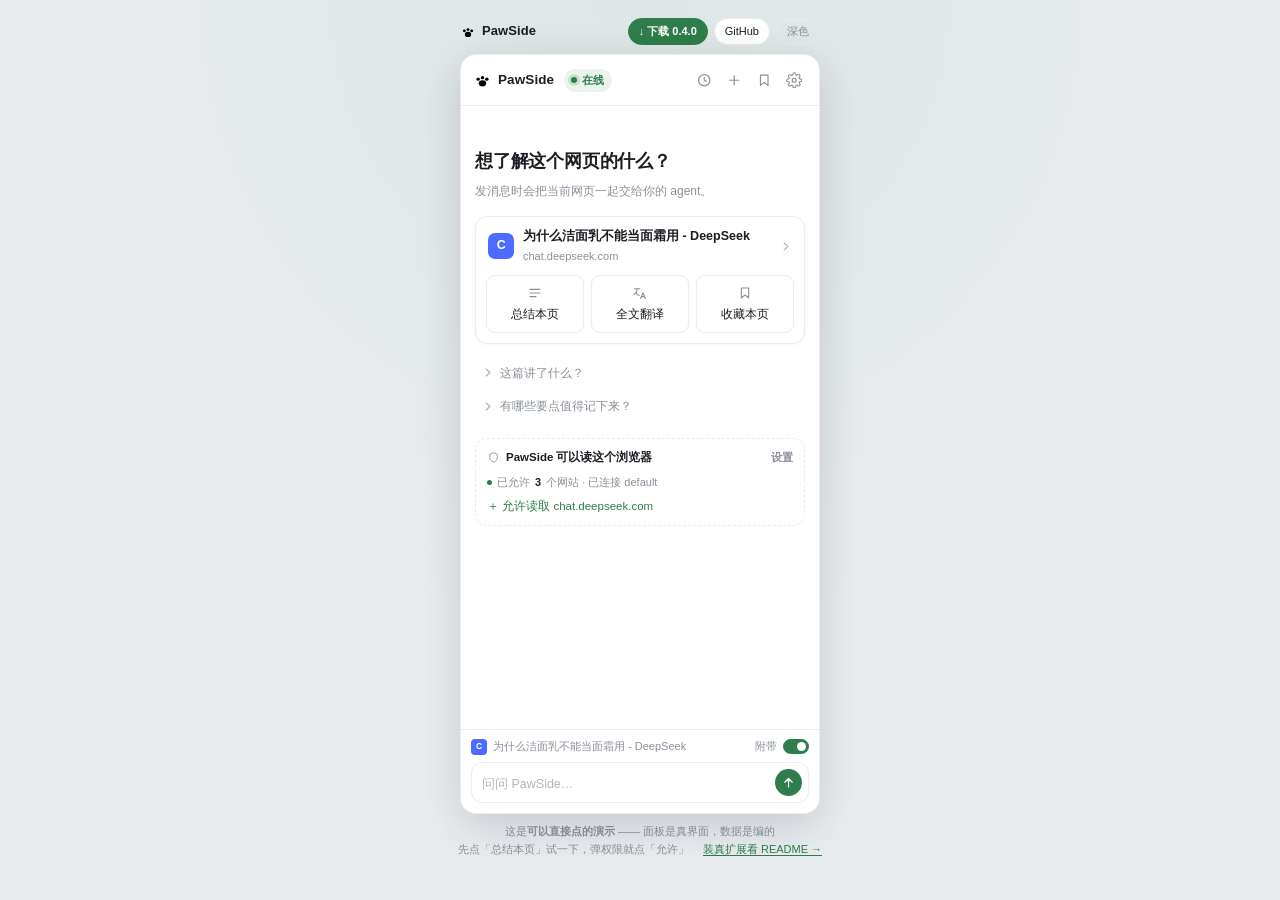
==== docs/index.html @ ee83651a "PawSide 0.4.0：QwenPaw 浏览器侧栏" ====
<!doctype html>
<html lang="zh-CN">
<head>
<meta charset="utf-8" />
<meta name="viewport" content="width=device-width, initial-scale=1" />
<title>PawSide · 在浏览器侧栏里跟你的 QwenPaw 说话</title>
<meta name="description" content="PawSide 是一个 Chrome 侧栏扩展：把当前网页交给你的 QwenPaw，总结、全文翻译、表单填写、收藏。这是可以直接点的界面演示（数据是示例）。">
<meta property="og:title" content="PawSide · QwenPaw 浏览器侧栏">
<meta property="og:description" content="总结本页、全文翻译、表单填写、收藏到工作区。Chrome MV3，非官方扩展。">
<meta property="og:type" content="website">
<meta name="theme-color" content="#e9ecef">
<style>
:root{
  --bg:#ffffff; --fg:#1a1d21; --muted:#8a9099; --faint:#b0b6bd;
  --line:#e9ebee; --fill:#f4f5f7; --fill2:#eef0f3;
  --accent:#2f7d4b; --accent-weak:#eaf4ee; --accent-fg:#ffffff;
  --warn:#a8721c; --warn-weak:#fdf6e7; --danger:#c8403f;
  --shadow:0 12px 44px rgba(16,24,40,.16);
  --page:#e9ecef;
  color-scheme: light;
}
html.dark{
  --bg:#1a1e21; --fg:#e4e8ea; --muted:#8b949b; --faint:#69737a;
  --line:#2b3338; --fill:#232a2e; --fill2:#283034;
  --accent:#5aa870; --accent-weak:#1e2f25; --accent-fg:#0b1a10;
  --warn:#d8a44a; --warn-weak:#2a2418; --danger:#e0726f;
  --shadow:0 12px 44px rgba(0,0,0,.55);
  --page:#0e1113;
  color-scheme: dark;
}
*{box-sizing:border-box}
[hidden]{display:none !important}
html,body{height:100%}
body{
  margin:0; background:var(--page); color:var(--fg);
  font:13px/1.55 -apple-system,BlinkMacSystemFont,"Segoe UI","PingFang SC","Hiragino Sans GB","Microsoft YaHei",sans-serif;
  -webkit-font-smoothing:antialiased;
  display:flex; flex-direction:column; align-items:center; justify-content:center;
  gap:10px; padding:18px;
}
.caption{
  width:360px; display:flex; align-items:center; gap:8px;
  color:var(--muted); font-size:11px; letter-spacing:.2px;
}
.caption .sep{width:3px;height:3px;border-radius:50%;background:var(--faint)}
.cap-btn{
  margin-left:auto; border:1px solid var(--line); background:transparent; color:var(--muted);
  border-radius:999px; padding:3px 10px; font:inherit; font-size:11px; cursor:pointer;
}
.cap-btn:hover{color:var(--fg);border-color:var(--muted)}
.hintline{width:400px;max-width:100%;color:var(--muted);font-size:11px;line-height:1.6;text-align:center}

/* ---------- frame ---------- */
.app{
  width:360px; height:760px; max-height:calc(100vh - 96px);
  background:var(--bg); border-radius:16px; overflow:hidden;
  box-shadow:var(--shadow); border:1px solid var(--line);
  display:flex; flex-direction:column; position:relative;
  transition:background .18s ease, border-color .18s ease;
}

/* ---------- header ---------- */
.bar{flex:0 0 auto; border-bottom:1px solid var(--line); background:var(--bg)}
.bar-main{display:flex; align-items:center; gap:8px; padding:0 10px 0 12px; height:50px}
.brand{display:flex; align-items:center; gap:6px; flex:0 0 auto}
.brand svg{width:19px;height:19px;color:var(--accent)}
.brand b{font-size:13.5px;font-weight:650;letter-spacing:.1px}
.pill{
  display:inline-flex; align-items:center; gap:5px; flex:0 0 auto;
  border:0; background:var(--accent-weak); color:var(--accent);
  border-radius:999px; padding:3px 8px 3px 7px; font:inherit; font-size:11px;
  font-weight:600; cursor:pointer; margin-left:2px;
}
.pill i{width:6px;height:6px;border-radius:50%;background:currentColor;box-shadow:0 0 0 3px color-mix(in srgb, currentColor 18%, transparent)}
.pill.warn{background:var(--warn-weak);color:var(--warn)}
.pill.bad{background:color-mix(in srgb, var(--danger) 12%, transparent);color:var(--danger)}
.icons{margin-left:auto; display:flex; align-items:center; gap:1px}
.icon-btn{
  width:29px;height:29px;display:inline-flex;align-items:center;justify-content:center;
  border:0;background:transparent;color:var(--muted);border-radius:8px;cursor:pointer;position:relative;
}
.icon-btn:hover{background:var(--fill);color:var(--fg)}
.icon-btn svg{width:16.5px;height:16.5px}
.icon-btn .badge{
  position:absolute;top:5px;right:5px;width:5px;height:5px;border-radius:50%;
  background:var(--accent);border:1.5px solid var(--bg);
}
.bar-sub{display:flex;align-items:center;gap:6px;height:50px;padding:0 10px}
.bar-sub .subtitle{font-size:13.5px;font-weight:650}

/* ---------- views ---------- */
.views{flex:1 1 auto; min-height:0; position:relative}
.view{position:absolute; inset:0; display:none; overflow-y:auto; overscroll-behavior:contain}
.view.on{display:flex; flex-direction:column}
.view::-webkit-scrollbar{width:0}
.pane{padding:12px 14px 22px; display:flex; flex-direction:column; gap:10px}

/* ---------- empty state ---------- */
.empty{flex:1 1 auto; padding:42px 14px 20px; display:flex; flex-direction:column; gap:13px}
.empty h1{margin:0; font-size:17.5px; font-weight:700; letter-spacing:-.2px}
.lede{margin:-6px 0 2px; color:var(--muted); font-size:12px; line-height:1.6}

.pagecard{
  border:1px solid var(--line); border-radius:12px; background:var(--bg);
  padding:10px 10px 10px; display:flex; flex-direction:column; gap:10px;
  box-shadow:0 1px 2px rgba(16,24,40,.03);
}
.page-head{display:flex;align-items:center;gap:9px;padding:0 2px;cursor:pointer;border-radius:8px}
.page-head:hover{background:var(--fill)}
.fav{
  width:26px;height:26px;flex:0 0 auto;border-radius:7px;
  display:flex;align-items:center;justify-content:center;
  font-size:12.5px;font-weight:700;color:#fff;background:#4d6bfe;letter-spacing:-.5px;
}
.page-txt{min-width:0;flex:1 1 auto}
.page-title{font-size:12.5px;font-weight:600;white-space:nowrap;overflow:hidden;text-overflow:ellipsis}
.page-domain{font-size:11px;color:var(--muted);margin-top:1px}
.page-meta{
  font-size:11px;color:var(--muted);padding:6px 8px;border-radius:7px;background:var(--fill);
  display:flex;gap:10px;
}
.page-meta b{color:var(--fg);font-weight:600}

.tiles{display:grid;grid-template-columns:repeat(3,1fr);gap:7px}
.tile{
  border:1px solid var(--line); background:var(--bg); color:var(--fg);
  border-radius:9px; padding:9px 2px 8px; cursor:pointer; font:inherit;
  display:flex; flex-direction:column; align-items:center; gap:5px;
  font-size:11.5px; transition:border-color .12s, background .12s, transform .06s;
}
.tile svg{width:16px;height:16px;color:var(--muted)}
.tile:hover{border-color:var(--accent);background:var(--accent-weak)}
.tile:hover svg{color:var(--accent)}
.tile:active{transform:scale(.985)}

.suggests{display:flex;flex-direction:column;gap:1px}
.sug{
  display:flex;align-items:center;gap:6px;border:0;background:transparent;color:var(--muted);
  font:inherit;font-size:12px;text-align:left;padding:7px 6px;border-radius:8px;cursor:pointer;
}
.sug:hover{background:var(--fill);color:var(--fg)}
.sug svg{width:13px;height:13px;flex:0 0 auto;opacity:.7}

.permcard{
  border:1px dashed var(--line); border-radius:12px; padding:10px 11px;
  display:flex; flex-direction:column; gap:7px; margin-top:2px;
}
.perm-head{display:flex;align-items:center;gap:6px;font-size:11.5px;font-weight:600}
.perm-head svg{width:13px;height:13px;color:var(--muted)}
.perm-head button{
  margin-left:auto;border:0;background:transparent;color:var(--muted);
  font:inherit;font-size:11px;cursor:pointer;padding:0;
}
.perm-head button:hover{color:var(--fg);text-decoration:underline}
.perm-stat{display:flex;align-items:center;gap:5px;font-size:11px;color:var(--muted)}
.perm-stat .okdot{width:5px;height:5px;border-radius:50%;background:var(--accent)}
.perm-stat b{color:var(--fg);font-weight:600}
.perm-add{
  align-self:flex-start;border:0;background:transparent;padding:0;cursor:pointer;
  font:inherit;font-size:11.5px;color:var(--accent);text-align:left;
}
.perm-add:hover{text-decoration:underline}
.perm-add.done{color:var(--muted);cursor:default;text-decoration:none}

/* ---------- thread ---------- */
.msgs{padding:14px 14px 10px; display:flex; flex-direction:column; gap:15px}
.msg.user{display:flex;justify-content:flex-end}
.msg.user .bubble{
  max-width:88%;background:var(--accent-weak);color:var(--fg);
  padding:7px 11px;border-radius:12px 12px 4px 12px;font-size:12.5px;line-height:1.6;
  word-break:break-word;
}
.msg.ai{display:flex;flex-direction:column;gap:6px}
.msg.ai .md{font-size:12.5px;line-height:1.72;word-break:break-word}
.md h4{margin:2px 0 6px;font-size:12.5px;font-weight:700}
.md p{margin:0 0 8px}
.md p:last-child{margin-bottom:0}
.md ul{margin:0 0 8px;padding-left:16px}
.md li{margin:2px 0}
.md li::marker{color:var(--faint)}
.md b{font-weight:650}
.md code{background:var(--fill);border-radius:4px;padding:1px 4px;font-size:11.5px;font-family:ui-monospace,Menlo,monospace}
.msg-acts{display:flex;gap:12px;opacity:.9}
.msg-acts button{
  border:0;background:transparent;color:var(--faint);font:inherit;font-size:10.5px;
  padding:0;cursor:pointer;
}
.msg-acts button:hover{color:var(--accent)}
.dots{display:inline-flex;gap:3px;align-items:center;height:14px}
.dots i{width:4px;height:4px;border-radius:50%;background:var(--faint);animation:bl 1.1s infinite}
.dots i:nth-child(2){animation-delay:.15s}
.dots i:nth-child(3){animation-delay:.3s}
@keyframes bl{0%,60%,100%{opacity:.25;transform:translateY(0)}30%{opacity:1;transform:translateY(-2px)}}

/* ---------- history / bookmarks ---------- */
#v-history .pane,#v-book .pane{gap:0}
#v-history .hitem,#v-book .hitem{padding:11px 10px}
#v-history .hitem:not(:last-of-type),#v-book .hitem:not(:last-of-type){box-shadow:inset 0 -1px 0 var(--line)}
.hitem{
  display:flex;flex-direction:column;gap:2px;align-items:flex-start;text-align:left;
  border:0;background:transparent;font:inherit;padding:9px 10px;border-radius:9px;cursor:pointer;
  border-left:2px solid transparent;
}
.hitem:hover{background:var(--fill)}
.hitem.on{background:var(--fill);border-left-color:var(--accent)}
.hitem b{font-size:12.5px;font-weight:600;overflow:hidden;text-overflow:ellipsis;white-space:nowrap;max-width:100%}
.hitem span{font-size:11px;color:var(--muted)}
.sect-title{
  font-size:10.5px;font-weight:650;color:var(--muted);letter-spacing:.4px;
  margin:10px 2px 2px;text-transform:none;
}
.sect-title:first-child{margin-top:2px}

/* ---------- settings ---------- */
.conn-card{border:1px solid var(--line);border-radius:11px;padding:11px 12px;background:var(--fill)}
.conn-row{display:flex;align-items:center;gap:9px}
.sdot{width:7px;height:7px;border-radius:50%;background:var(--accent);flex:0 0 auto}
.conn-title{font-size:12.5px;font-weight:650}
.conn-sub{font-size:11px;color:var(--muted);margin-top:1px}
.btn.mini{
  margin-left:auto;border:1px solid var(--line);background:var(--bg);color:var(--fg);
  border-radius:7px;padding:3px 8px;font:inherit;font-size:11px;cursor:pointer;
}
.field{display:flex;flex-direction:column;gap:4px;font-size:11px;color:var(--muted)}
.field input,.field select{
  width:100%;padding:7px 9px;border:1px solid var(--line);border-radius:8px;
  background:var(--bg);color:var(--fg);font:inherit;font-size:12px;outline:none;
}
.field input:focus,.field select:focus{border-color:var(--accent)}
.hint-line{font-size:10.5px;color:var(--muted);margin:-4px 2px 2px;line-height:1.6}
.hint-line.ok{color:var(--accent)}
.toggle-row{display:flex;align-items:center;gap:10px;padding:8px 2px;border-bottom:1px solid var(--line)}
.toggle-row:last-of-type{border-bottom:0}
.toggle-row b{display:block;font-size:12px;font-weight:600}
.toggle-row span{display:block;font-size:10.5px;color:var(--muted);margin-top:1px}
.switch{margin-left:auto;position:relative;width:30px;height:17px;flex:0 0 auto;cursor:pointer}
.switch input{position:absolute;opacity:0;width:0;height:0}
.switch i{
  position:absolute;inset:0;background:var(--fill2);border-radius:999px;transition:background .16s;
  border:1px solid var(--line);
}
.switch i::after{
  content:"";position:absolute;top:2px;left:2px;width:11px;height:11px;border-radius:50%;
  background:var(--muted);transition:transform .16s, background .16s;
}
.switch input:checked + i{background:var(--accent);border-color:var(--accent)}
.switch input:checked + i::after{transform:translateX(13px);background:#fff}
.switch.sm{width:26px;height:15px}
.switch.sm i::after{width:9px;height:9px}
.switch.sm input:checked + i::after{transform:translateX(11px)}
.seg{display:flex;border:1px solid var(--line);border-radius:9px;overflow:hidden}
.seg button{
  flex:1;border:0;background:transparent;color:var(--muted);font:inherit;font-size:11.5px;
  padding:6px 0;cursor:pointer;border-right:1px solid var(--line);
}
.seg button:last-child{border-right:0}
.seg button.on{background:var(--accent);color:var(--accent-fg);font-weight:600}
.btn.ghost{
  border:1px solid var(--line);background:transparent;color:var(--fg);
  border-radius:8px;padding:7px 10px;font:inherit;font-size:12px;cursor:pointer;
}
.btn.ghost:hover{border-color:var(--accent);color:var(--accent)}
.btn.full{width:100%}
.btn.primary{
  border:0;background:var(--accent);color:var(--accent-fg);border-radius:8px;
  padding:8px 14px;font:inherit;font-size:12px;font-weight:600;cursor:pointer;
}
.foot-note{font-size:10px;color:var(--faint);line-height:1.6;margin:6px 2px 0}

.site{display:flex;align-items:center;gap:10px;padding:9px 2px;border-bottom:1px solid var(--line)}
.site:last-of-type{border-bottom:0}
.site b{display:block;font-size:12px;font-weight:600}
.site span{display:block;font-size:10.5px;color:var(--muted);margin-top:1px}

/* ---------- dock ---------- */
.dock{flex:0 0 auto; border-top:1px solid var(--line); background:var(--bg); padding:8px 10px 10px; display:flex; flex-direction:column; gap:7px}
.toolbar{display:flex;gap:6px}
.tool{
  flex:1;min-width:0;display:inline-flex;align-items:center;justify-content:center;gap:4px;
  border:1px solid var(--line);background:var(--bg);color:var(--muted);
  border-radius:8px;padding:5px 0;font:inherit;font-size:11px;cursor:pointer;
}
.tool svg{width:13.5px;height:13.5px;flex:0 0 auto}
.tool:hover{border-color:var(--accent);color:var(--accent)}
.tool[disabled]{opacity:.45;cursor:default}

.attach{display:flex;align-items:center;gap:6px;min-width:0}
.attach .mini-fav{
  width:16px;height:16px;border-radius:4px;background:#4d6bfe;color:#fff;flex:0 0 auto;
  font-size:8.5px;font-weight:700;display:flex;align-items:center;justify-content:center;
}
.attach .att-title{
  font-size:11px;color:var(--muted);white-space:nowrap;overflow:hidden;text-overflow:ellipsis;
  flex:1 1 auto;min-width:0;
}
.attach .att-lab{font-size:10.5px;color:var(--muted);margin-left:2px}
.inputrow{display:flex;align-items:flex-end;gap:8px;border:1px solid var(--line);border-radius:11px;padding:6px 6px 6px 10px;background:var(--bg)}
.inputrow:focus-within{border-color:var(--accent)}
.inputrow textarea{
  flex:1 1 auto;border:0;outline:none;resize:none;background:transparent;color:var(--fg);
  font:inherit;font-size:12.5px;line-height:1.6;max-height:110px;min-height:20px;padding:2px 0;
}
.inputrow textarea::placeholder{color:var(--faint)}
.send{
  width:27px;height:27px;flex:0 0 auto;border:0;border-radius:50%;
  background:var(--accent);color:var(--accent-fg);cursor:pointer;
  display:flex;align-items:center;justify-content:center;
}
.send svg{width:15px;height:15px}
.send[disabled]{opacity:.4;cursor:default}

/* ---------- sheet ---------- */
.sheet{position:absolute;inset:0;z-index:30;display:flex;flex-direction:column;justify-content:flex-end}
.sheet-bd{position:absolute;inset:0;background:rgba(10,14,17,.34);opacity:0;transition:opacity .18s}
.sheet.in .sheet-bd{opacity:1}
.sheet-body{
  position:relative;background:var(--bg);border-radius:14px 14px 0 0;padding:16px 16px 18px;
  transform:translateY(102%);transition:transform .22s cubic-bezier(.22,.8,.3,1);
  border-top:1px solid var(--line); box-shadow:0 -8px 30px rgba(0,0,0,.12);
}
.sheet.in .sheet-body{transform:none}
.sheet-body h3{margin:0 0 6px;font-size:13.5px;font-weight:700}
.sheet-body p{margin:0 0 10px;font-size:12px;color:var(--muted);line-height:1.65}
.sheet-body b{color:var(--fg)}
.sheet-actions{display:flex;gap:8px;margin-top:12px}
.sheet-actions .btn{flex:1;text-align:center;justify-content:center}
.sheet-note{font-size:10.5px;color:var(--faint);line-height:1.6;margin:10px 0 0}
.sheet-icon{
  width:32px;height:32px;border-radius:9px;background:var(--accent-weak);color:var(--accent);
  display:flex;align-items:center;justify-content:center;margin-bottom:10px;
}
.sheet-icon svg{width:17px;height:17px}
.sheet-url{font-size:11px;color:var(--muted);margin:-2px 0 10px}

/* ---------- toast ---------- */
.toast{
  position:absolute;left:50%;bottom:96px;transform:translate(-50%,8px);
  background:rgba(28,32,36,.94);color:#fff;font-size:11.5px;
  padding:7px 12px;border-radius:8px;opacity:0;pointer-events:none;
  transition:opacity .18s, transform .18s; max-width:300px; text-align:center; z-index:40;
}
html.dark .toast{background:rgba(240,244,246,.94);color:#15191c}
.toast.on{opacity:1;transform:translate(-50%,0)}

@media (max-width:430px){
  body{padding:0;gap:0;background:var(--bg)}
  .caption,.hintline{display:none}
  .app{width:100%;height:100dvh;max-height:none;border-radius:0;border:0;box-shadow:none}
}

/* ---------- demo page chrome ---------- */
body{
  justify-content:flex-start; padding:18px 16px 26px; gap:9px; overflow:auto;
  background-image:radial-gradient(circle at 50% 0%, rgba(47,125,75,.06), transparent 60%);
}
.app{max-height:none; height:clamp(430px, calc(100dvh - 126px), 760px)}
.topbar{width:360px; max-width:100%; display:flex; align-items:center; gap:8px; font-size:12px}
.tb-brand{display:flex; align-items:center; gap:6px; color:var(--fg); text-decoration:none}
.tb-brand b{font-size:13px; letter-spacing:.1px}
.tb-paw{width:16px; height:16px; color:var(--accent)}
.tb-tag{color:var(--muted); font-size:11px}
.tb-acts{margin-left:auto; display:flex; align-items:center; gap:6px}
.tb-btn{
  flex:0 0 auto; white-space:nowrap;
  border:1px solid var(--line); background:var(--bg); color:var(--fg);
  border-radius:999px; padding:4px 10px; font:inherit; font-size:11px;
  text-decoration:none; white-space:nowrap; transition:border-color .15s ease, transform .15s ease;
}
.tb-btn:hover{border-color:var(--muted)}
.tb-btn.solid{background:var(--accent); border-color:var(--accent); color:var(--accent-fg); font-weight:600}
.tb-btn.solid:hover{transform:translateY(-1px)}
.cap-btn{margin-left:0; flex:0 0 auto; white-space:nowrap}
.hintline .dim{color:var(--muted)}
.hintline a{color:var(--accent); text-decoration:none; border-bottom:1px solid currentColor}
@media (max-width:430px){
  body{padding:12px 10px 22px}
  .topbar{width:100%; flex-wrap:wrap; gap:6px}
  .tb-tag{display:none}
  .app{width:100%; height:calc(100dvh - 132px)}
  .hintline{display:block !important; width:100%}
}
</style>
</head>
<body>

<svg width="0" height="0" style="position:absolute" aria-hidden="true">
  <symbol id="i-paw" viewBox="0 0 24 24">
    <ellipse cx="12" cy="15.6" rx="4.7" ry="3.9"/>
    <circle cx="6.5" cy="10.3" r="2.15"/>
    <circle cx="12" cy="8.4" r="2.15"/>
    <circle cx="17.5" cy="10.3" r="2.15"/>
  </symbol>
  <symbol id="i-clock" viewBox="0 0 24 24" fill="none" stroke="currentColor" stroke-width="1.7" stroke-linecap="round">
    <circle cx="12" cy="12" r="8.2"/><path d="M12 7.6V12l3 1.9"/>
  </symbol>
  <symbol id="i-plus" viewBox="0 0 24 24" fill="none" stroke="currentColor" stroke-width="1.8" stroke-linecap="round">
    <path d="M12 5.5v13M5.5 12h13"/>
  </symbol>
  <symbol id="i-bookmark" viewBox="0 0 24 24" fill="none" stroke="currentColor" stroke-width="1.7" stroke-linejoin="round">
    <path d="M6.5 4.5h11v15l-5.5-4.4-5.5 4.4z"/>
  </symbol>
  <symbol id="i-gear" viewBox="0 0 24 24" fill="none" stroke="currentColor" stroke-width="1.6">
    <circle cx="12" cy="12" r="3"/>
    <path d="M19.4 15a1.65 1.65 0 0 0 .33 1.82l.06.06a2 2 0 0 1-2.83 2.83l-.06-.06a1.65 1.65 0 0 0-1.82-.33 1.65 1.65 0 0 0-1 1.51V21a2 2 0 0 1-4 0v-.09A1.65 1.65 0 0 0 9 19.4a1.65 1.65 0 0 0-1.82.33l-.06.06a2 2 0 0 1-2.83-2.83l.06-.06a1.65 1.65 0 0 0 .33-1.82 1.65 1.65 0 0 0-1.51-1H3a2 2 0 0 1 0-4h.09A1.65 1.65 0 0 0 4.6 9a1.65 1.65 0 0 0-.33-1.82l-.06-.06a2 2 0 0 1 2.83-2.83l.06.06a1.65 1.65 0 0 0 1.82.33H9a1.65 1.65 0 0 0 1-1.51V3a2 2 0 0 1 4 0v.09a1.65 1.65 0 0 0 1 1.51 1.65 1.65 0 0 0 1.82-.33l.06-.06a2 2 0 0 1 2.83 2.83l-.06.06a1.65 1.65 0 0 0-.33 1.82V9a1.65 1.65 0 0 0 1.51 1H21a2 2 0 0 1 0 4h-.09a1.65 1.65 0 0 0-1.51 1z"/>
  </symbol>
  <symbol id="i-sum" viewBox="0 0 24 24" fill="none" stroke="currentColor" stroke-width="1.7" stroke-linecap="round">
    <path d="M4.5 6.5h15M4.5 12h15M4.5 17.5h9"/>
  </symbol>
  <symbol id="i-tr" viewBox="0 0 24 24" fill="none" stroke="currentColor" stroke-width="1.6" stroke-linecap="round" stroke-linejoin="round">
    <path d="M3.5 5.5h8M7.5 5.5v1.6c0 3.2-2.2 5.8-5 6.8"/>
    <path d="M5.6 10.8c.9 2.6 2.8 4.4 5.2 5.1"/>
    <path d="M12.8 20.2l3.7-8.4 3.7 8.4M14.2 17.4h4.6"/>
  </symbol>
  <symbol id="i-form" viewBox="0 0 24 24" fill="none" stroke="currentColor" stroke-width="1.6" stroke-linejoin="round">
    <path d="M5 3.8h14v16.4H5z" stroke-linecap="round"/>
    <path d="M8.2 8.4h7.6M8.2 12h7.6M8.2 15.6h4.4" stroke-linecap="round"/>
  </symbol>
  <symbol id="i-swap" viewBox="0 0 24 24" fill="none" stroke="currentColor" stroke-width="1.7" stroke-linecap="round" stroke-linejoin="round">
    <path d="M4.5 8.5h12M13.5 5.5l3 3-3 3"/>
    <path d="M19.5 15.5h-12M10.5 12.5l-3 3 3 3"/>
  </symbol>
  <symbol id="i-chev" viewBox="0 0 24 24" fill="none" stroke="currentColor" stroke-width="2" stroke-linecap="round" stroke-linejoin="round">
    <path d="M9.5 5.5l7 6.5-7 6.5"/>
  </symbol>
  <symbol id="i-up" viewBox="0 0 24 24" fill="none" stroke="currentColor" stroke-width="2" stroke-linecap="round" stroke-linejoin="round">
    <path d="M12 19V5.5M6 11.5L12 5.5l6 6"/>
  </symbol>
  <symbol id="i-back" viewBox="0 0 24 24" fill="none" stroke="currentColor" stroke-width="1.9" stroke-linecap="round" stroke-linejoin="round">
    <path d="M14.5 5.5L8 12l6.5 6.5"/>
  </symbol>
  <symbol id="i-shield" viewBox="0 0 24 24" fill="none" stroke="currentColor" stroke-width="1.6" stroke-linejoin="round">
    <path d="M12 3.2l7 2.9v5.7c0 4.3-2.9 7.3-7 8.7-4.1-1.4-7-4.4-7-8.7V6.1z"/>
  </symbol>
</svg>

<div class="topbar">
  <a class="tb-brand" data-repo href="#">
    <svg class="tb-paw" aria-hidden="true"><use href="#i-paw"/></svg>
    <b>PawSide</b>
  </a>
  <div class="tb-acts">
    <a class="tb-btn solid" data-release href="#">↓ 下载 0.4.0</a>
    <a class="tb-btn" data-repo href="#">GitHub</a>
    <button class="cap-btn" id="themeBtn" title="切换深浅色">深色</button>
  </div>
</div>

<div class="app" id="app">

  <!-- header -->
  <header class="bar">
    <div class="bar-main" id="barMain">
      <div class="brand">
        <svg><use href="#i-paw"/></svg><b>PawSide</b>
      </div>
      <button class="pill" id="pill" title="连接状态"><i></i><span id="pillText">在线</span></button>
      <div class="icons">
        <button class="icon-btn" data-go="history" title="历史"><svg><use href="#i-clock"/></svg></button>
        <button class="icon-btn" id="newChat" title="新对话"><svg><use href="#i-plus"/></svg></button>
        <button class="icon-btn" data-go="book" title="收藏夹"><svg><use href="#i-bookmark"/></svg><span class="badge" id="bookBadge" hidden></span></button>
        <button class="icon-btn" data-go="settings" title="设置"><svg><use href="#i-gear"/></svg></button>
      </div>
    </div>
    <div class="bar-sub" id="barSub" hidden>
      <button class="icon-btn" id="backBtn" title="返回"><svg><use href="#i-back"/></svg></button>
      <span class="subtitle" id="subTitle">历史</span>
    </div>
  </header>

  <div class="views" id="views">

    <!-- empty -->
    <section class="view on" id="v-empty">
      <div class="empty">
        <h1>想了解这个网页的什么？</h1>
        <p class="lede">发消息时会把当前网页一起交给你的 agent。</p>

        <div class="pagecard">
          <div class="page-head" id="pageHead">
            <span class="fav">C</span>
            <div class="page-txt">
              <div class="page-title">为什么洁面乳不能当面霜用 - DeepSeek</div>
              <div class="page-domain">chat.deepseek.com</div>
            </div>
            <svg style="width:13px;height:13px;color:var(--faint);flex:0 0 auto"><use href="#i-chev"/></svg>
          </div>
          <div class="page-meta" id="pageMeta" hidden>
            <span>已提取 <b>4,210</b> 字</span><span>段落 <b>38</b></span><span>无选区</span>
          </div>
          <div class="tiles">
            <button class="tile" data-act="summary"><svg><use href="#i-sum"/></svg>总结本页</button>
            <button class="tile" data-act="translate"><svg><use href="#i-tr"/></svg>全文翻译</button>
            <button class="tile" data-act="clip"><svg><use href="#i-bookmark"/></svg>收藏本页</button>
          </div>
        </div>

        <div class="suggests">
          <button class="sug" data-sug="这篇讲了什么？"><svg><use href="#i-chev"/></svg>这篇讲了什么？</button>
          <button class="sug" data-sug="有哪些要点值得记下来？"><svg><use href="#i-chev"/></svg>有哪些要点值得记下来？</button>
        </div>

        <div class="permcard">
          <div class="perm-head">
            <svg><use href="#i-shield"/></svg>PawSide 可以读这个浏览器
            <button data-go="perms">设置</button>
          </div>
          <div class="perm-stat">
            <span class="okdot"></span>已允许 <b id="permCount">3</b> 个网站 · 已连接 default
          </div>
          <button class="perm-add" id="allowBtn">＋ 允许读取 chat.deepseek.com</button>
        </div>
      </div>
    </section>

    <!-- thread -->
    <section class="view" id="v-thread">
      <div class="msgs" id="msgs"></div>
    </section>

    <!-- history -->
    <section class="view" id="v-history">
      <div class="pane">
        <button class="hitem on" data-thread="0"><b>为什么洁面乳不能当面霜用</b><span>总结本页 · 刚刚</span></button>
        <button class="hitem" data-thread="1"><b>QwenPaw 插件商店审核要点</b><span>昨天 21:40</span></button>
        <button class="hitem" data-thread="2"><b>CORS 预检到底在验什么</b><span>11月5日</span></button>
        <button class="hitem" data-thread="3"><b>洗衣凝珠成分对比</b><span>11月4日</span></button>
        <p class="foot-note">历史只存在本机浏览器里，不上传。</p>
      </div>
    </section>

    <!-- bookmarks -->
    <section class="view" id="v-book">
      <div class="pane" id="bookList">
        <div class="hitem" data-book="0"><b>为什么洁面乳不能当面霜用 - DeepSeek</b><span>chat.deepseek.com · 今天 10:24</span></div>
        <div class="hitem" data-book="1"><b>chrome.sidePanel API 参考</b><span>developer.chrome.com · 昨天</span></div>
        <div class="hitem" data-book="2"><b>屏障修护成分清单</b><span>zhuanlan.zhihu.com · 11月3日</span></div>
      </div>
    </section>

    <!-- settings -->
    <section class="view" id="v-settings">
      <div class="pane">
        <div class="conn-card">
          <div class="conn-row">
            <span class="sdot"></span>
            <div>
              <div class="conn-title">已连接 · 本地</div>
              <div class="conn-sub">127.0.0.1:8088 · default · 12ms</div>
            </div>
            <button class="btn mini">重测</button>
          </div>
        </div>

        <div class="sect-title">连接</div>
        <label class="field"><span>服务地址</span><input value="http://127.0.0.1:8088" spellcheck="false" /></label>
        <p class="hint-line ok">地址可达，agent 已就绪</p>
        <label class="field"><span>Agent</span><select><option>default</option><option>snooze</option></select></label>
        <p class="hint-line">托管实例点这里用账号换令牌 →</p>

        <div class="sect-title">外观</div>
        <div class="seg" id="themeSeg">
          <button data-theme="light">浅色</button>
          <button data-theme="dark">深色</button>
          <button data-theme="auto">跟随系统</button>
        </div>

        <div class="sect-title">阅读</div>
        <div class="toggle-row">
          <div><b>划词翻译</b><span>选中文字后出气泡</span></div>
          <label class="switch"><input type="checkbox" checked /><i></i></label>
        </div>
        <div class="toggle-row">
          <div><b>默认附带页面</b><span>可在输入框临时关掉</span></div>
          <label class="switch"><input type="checkbox" checked /><i></i></label>
        </div>

        <button class="btn ghost full" style="margin-top:8px" data-go="perms">管理网站权限（<span id="permCount2">3</span>）</button>
        <button class="btn ghost full" id="resetBtn">重置演示</button>
        <p class="foot-note">PawSide 是第三方工具，与 QwenPaw 官方无隶属关系。</p>
      </div>
    </section>

    <!-- permissions -->
    <section class="view" id="v-perms">
      <div class="pane">
        <p class="hint-line" style="margin:0 2px 4px">只在你点开面板、或点击动作时读取页面。撤销后可随时再授权。</p>
        <div class="site"><div><b>chat.deepseek.com</b><span>今天 10:24 授权</span></div><label class="switch sm"><input type="checkbox" checked /><i></i></label></div>
        <div class="site"><div><b>developer.chrome.com</b><span>昨天 授权</span></div><label class="switch sm"><input type="checkbox" checked /><i></i></label></div>
        <div class="site"><div><b>zhuanlan.zhihu.com</b><span>11月3日 授权</span></div><label class="switch sm"><input type="checkbox" checked /><i></i></label></div>
        <button class="btn ghost full" style="margin-top:10px">＋ 添加网站</button>
        <p class="foot-note">未授权的站点仍可对话，只是读不到正文。</p>
      </div>
    </section>
  </div>

  <!-- dock -->
  <div class="dock" id="dock">
    <div class="toolbar" id="toolbar" hidden>
      <button class="tool" data-act="summary"><svg><use href="#i-sum"/></svg>总结</button>
      <button class="tool" data-act="translate"><svg><use href="#i-tr"/></svg>翻译</button>
      <button class="tool" data-act="fanti"><svg><use href="#i-swap"/></svg>繁简</button>
      <button class="tool" data-act="clip"><svg><use href="#i-bookmark"/></svg>收藏</button>
      <button class="tool" data-act="form"><svg><use href="#i-form"/></svg>填表</button>
    </div>
    <div class="attach">
      <span class="mini-fav">C</span>
      <span class="att-title">为什么洁面乳不能当面霜用 - DeepSeek</span>
      <span class="att-lab">附带</span>
      <label class="switch sm" style="margin-left:auto"><input type="checkbox" id="attachToggle" checked /><i></i></label>
    </div>
    <div class="inputrow">
      <textarea id="input" rows="1" placeholder="问问 PawSide…"></textarea>
      <button class="send" id="sendBtn" title="发送"><svg><use href="#i-up"/></svg></button>
    </div>
  </div>

  <!-- sheet -->
  <div class="sheet" id="sheet" hidden>
    <div class="sheet-bd" id="sheetBd"></div>
    <div class="sheet-body" id="sheetBody"></div>
  </div>

  <div class="toast" id="toast"></div>
</div>

<div class="hintline">
  这是<strong>可以直接点的演示</strong> —— 面板是真界面，数据是编的<br>
  <span class="dim">先点「总结本页」试一下，弹权限就点「允许」　
  <a data-repo href="#" style="white-space:nowrap">装真扩展看 README →</a></span></div>

<script>
const $ = (s, r = document) => r.querySelector(s);
const $$ = (s, r = document) => [...r.querySelectorAll(s)];

const S = {
  view: "empty",
  prevView: "empty",
  theme: "light",
  allowed: false,
  permCount: 3,
  clipped: false,
  busy: false,
  attach: true,
  msgs: [],
};

/* ---------------- markdown ---------------- */
const esc = (s) => s.replace(/[&<>]/g, (c) => ({ "&": "&amp;", "<": "&lt;", ">": "&gt;" }[c]));
const inline = (s) =>
  esc(s).replace(/\*\*(.+?)\*\*/g, "<b>$1</b>").replace(/`(.+?)`/g, "<code>$1</code>");

function renderMd(src) {
  const out = [];
  let list = false;
  for (const raw of src.split("\n")) {
    const line = raw.trim();
    if (!line) { if (list) { out.push("</ul>"); list = false; } continue; }
    if (line.startsWith("## ")) {
      if (list) { out.push("</ul>"); list = false; }
      out.push("<h4>" + inline(line.slice(3)) + "</h4>");
    } else if (line.startsWith("- ")) {
      if (!list) { out.push("<ul>"); list = true; }
      out.push("<li>" + inline(line.slice(2)) + "</li>");
    } else {
      if (list) { out.push("</ul>"); list = false; }
      out.push("<p>" + inline(line) + "</p>");
    }
  }
  if (list) out.push("</ul>");
  return out.join("");
}

/* ---------------- copies ---------------- */
const SUMMARY = `这一页在解释「洁面乳当面霜用」为什么不行，本质是**清洁取向**和**驻留取向**的冲突。

## 三个要点
- 配方目标和面霜不一样：洁面乳按「洗掉油脂」设计，表活浓度更高；面霜按「留在脸上」设计，封闭剂更多。
- 过夜的风险不在刺激，而在**持续脱脂**：屏障被反复带走皮脂后，第二天更容易紧绷、泛红。
- 少数例外：氨基酸类温和洁面短时间厚敷可以应急，但不建议当成常规用法。

需要的话，我可以把「屏障受损的早期表现」单独展开。`;

const TRANSLATE = `## 全文翻译（中 → 英）

Cleansers and moisturizers are formulated for opposite jobs. A cleanser is built to strip oil and rinse away, so it carries a higher surfactant load; a moisturizer is built to stay on the skin and seal water in.

Used overnight, the problem is not irritation but **continuous defatting**: the barrier keeps losing lipids, and tightness or redness shows up the next morning.

A mild amino-acid cleanser can work as a short-term emergency mask, but it should not become a habit.

---

正文 4,210 字，已按段落对齐；术语沿用原文（surfactant / barrier / lipid）。`;

const GENERIC = `这个问题得看你关心哪一面。这一页讲的是洁面乳和面霜的配方取向差异 —— 我可以往三个方向展开：

- **成分**：表活类型和封闭剂的差别
- **用法**：什么情况下能应急，什么情况别试
- **人群**：干皮、油皮、敏感肌各自的注意点

你想先看哪个？`;

const THREADS = {
  0: [
    ["user", "总结本页"],
    ["ai", SUMMARY],
  ],
  1: [
    ["user", "Chrome 商店审核最容易被拒的点是什么？"],
    ["ai", "按这次调研，被拒概率最高的三处是：\n\n- **权限过宽**：申请了 `tabs` 或 `<all_urls>` 却用不到，审核会要求解释单一用途。\n- **远程代码**：MV3 禁止执行远端脚本，任何 `eval` 或 CDN 注入都会被打回。\n- **功能描述不符**：商店描述写的用途和实际行为对不上，尤其是“读取网页”这类。"],
  ],
  2: [
    ["user", "CORS 预检到底在验什么？"],
    ["ai", "预检只验三件事：**谁能调**（Origin）、**能调什么方法**、**能带什么头**。它不验身份，也不代表请求一定安全 —— 所以才有 `credentials` 和 `Vary: Origin` 这些坑。"],
  ],
  3: [
    ["user", "洗衣凝珠和洗衣液哪个划算？"],
    ["ai", "按单次成本算，凝珠通常贵 20~40%，换来的是**计量准确**和**不用倒**。家里有娃、经常洗小件的，凝珠的便利性更值；一周洗两三次大件的，洗衣液更划算。"],
  ],
};

/* ---------------- dom ---------------- */
const views = $("#views");
const dock = $("#dock");
const toolbar = $("#toolbar");
const msgsEl = $("#msgs");
const input = $("#input");
const sheet = $("#sheet");
const sheetBody = $("#sheetBody");
const toastEl = $("#toast");

const VIEW_META = {
  empty: { dock: true, title: null },
  thread: { dock: true, title: null },
  history: { dock: false, title: "历史" },
  book: { dock: false, title: "收藏夹" },
  settings: { dock: false, title: "设置" },
  perms: { dock: false, title: "网站权限" },
};

function setView(v) {
  if (v !== S.view) S.prevView = S.view;
  S.view = v;
  $$(".view").forEach((el) => el.classList.toggle("on", el.id === "v-" + v));
  const meta = VIEW_META[v];
  const sub = !!meta.title;
  $("#barMain").hidden = sub;
  $("#barSub").hidden = !sub;
  if (sub) $("#subTitle").textContent = meta.title;
  dock.hidden = !meta.dock;
  toolbar.hidden = !(v === "thread" && S.msgs.length > 0);
  views.scrollTop = 0;
  if (v === "thread") scrollEnd(true);
}

function scrollEnd(force) {
  const el = $(".view.on");
  if (!el) return;
  const near = el.scrollHeight - el.scrollTop - el.clientHeight < 160;
  if (force || near) el.scrollTop = el.scrollHeight;
}

/* ---------------- toast / sheet ---------------- */
let toastTimer;
function toast(msg) {
  toastEl.textContent = msg;
  toastEl.classList.add("on");
  clearTimeout(toastTimer);
  toastTimer = setTimeout(() => toastEl.classList.remove("on"), 2100);
}

let cancelSheet = null;
function openSheet(html, handlers = {}, onCancel = null) {
  sheetBody.innerHTML = html;
  cancelSheet = onCancel;
  sheet.hidden = false;
  requestAnimationFrame(() => sheet.classList.add("in"));
  sheetBody.onclick = (e) => {
    const b = e.target.closest("[data-x]");
    if (!b) return;
    const fn = handlers[b.dataset.x];
    cancelSheet = null;
    if (fn) fn(b);
    else closeSheet();
  };
}
function closeSheet() {
  sheet.classList.remove("in");
  cancelSheet = null;
  setTimeout(() => { sheet.hidden = true; }, 200);
}
$("#sheetBd").addEventListener("click", () => {
  const f = cancelSheet;
  closeSheet();
  if (f) f();
});

/* ---------------- permission ---------------- */
function paintPerm() {
  $("#permCount").textContent = S.permCount;
  $("#permCount2").textContent = S.permCount;
  const b = $("#allowBtn");
  if (S.allowed) {
    b.textContent = "✓ 已允许读取这一页";
    b.classList.add("done");
    b.disabled = true;
  } else {
    b.textContent = "＋ 允许读取 chat.deepseek.com";
    b.classList.remove("done");
    b.disabled = false;
  }
}

function askPermission() {
  return new Promise((resolve) => {
    openSheet(
      `<div class="sheet-icon"><svg><use href="#i-shield"/></svg></div>
       <h3>允许 PawSide 读取这个网站？</h3>
       <p>读取 <b>chat.deepseek.com</b> 的正文，用于总结、翻译和收藏。只在你点击动作时读取，不会在后台抓取。</p>
       <div class="sheet-actions">
         <button class="btn ghost" data-x="deny">不允许</button>
         <button class="btn primary" data-x="allow">允许</button>
       </div>`,
      {
        allow: () => { closeSheet(); resolve(true); },
        deny: () => { closeSheet(); resolve(false); },
      },
      () => resolve(false)
    );
  });
}

async function ensurePage() {
  if (S.allowed) return true;
  const ok = await askPermission();
  if (!ok) { toast("已拒绝，仍可以问一般问题"); return false; }
  S.allowed = true;
  S.permCount += 1;
  paintPerm();
  toast("已允许读取 chat.deepseek.com");
  return true;
}

/* ---------------- messages ---------------- */
function addMsg(role, text) {
  S.msgs.push({ role, text });
  const wrap = document.createElement("div");
  wrap.className = "msg " + role;
  if (role === "user") {
    wrap.innerHTML = `<div class="bubble">${esc(text)}</div>`;
  } else {
    wrap.innerHTML = `<div class="md"></div><div class="msg-acts" hidden></div>`;
  }
  msgsEl.appendChild(wrap);
  return wrap;
}

function addActs(el) {
  const box = el.querySelector(".msg-acts");
  box.hidden = false;
  box.innerHTML = `<button data-x="copy">复制</button><button data-x="save">收藏这条</button><button data-x="more">继续追问</button>`;
  box.onclick = (e) => {
    const b = e.target.closest("[data-x]");
    if (!b) return;
    if (b.dataset.x === "copy") toast("已复制");
    if (b.dataset.x === "save") { toast("已收藏这条回复"); }
    if (b.dataset.x === "more") { input.focus(); input.value = "展开第二点："; autosize(); }
  };
}

function stream(el, text) {
  return new Promise((resolve) => {
    const md = el.querySelector(".md");
    md.innerHTML = `<span class="dots"><i></i><i></i><i></i></span>`;
    let i = 0;
    const tick = () => {
      i += 3 + Math.floor(Math.random() * 5);
      md.innerHTML = renderMd(text.slice(0, i));
      scrollEnd(false);
      if (i < text.length) setTimeout(tick, 22);
      else { md.innerHTML = renderMd(text); scrollEnd(false); resolve(); }
    };
    setTimeout(tick, 260);
  });
}

function pickReply(text) {
  if (/总结|要点|讲了什么/.test(text)) return SUMMARY;
  if (/翻译|译/.test(text)) return TRANSLATE;
  return GENERIC;
}

async function run(text) {
  if (S.busy || !text.trim()) return;
  S.busy = true;
  $("#sendBtn").disabled = true;
  setView("thread");
  addMsg("user", text);
  input.value = "";
  autosize();
  scrollEnd(true);

  const ai = addMsg("ai", "");
  await stream(ai, pickReply(text));
  addActs(ai);
  toolbar.hidden = false;
  S.busy = false;
  $("#sendBtn").disabled = false;
  input.focus();
}

/* ---------------- actions ---------------- */
function doClip() {
  S.clipped = true;
  $("#bookBadge").hidden = false;
  toast("已收藏到 pawside-clips.md");
}

async function act(kind) {
  if (S.busy) return;

  if (kind === "clip") {
    if (!(await ensurePage())) return;
    doClip();
    return;
  }

  if (kind === "form") {
    openSheet(
      `<div class="sheet-icon"><svg><use href="#i-form"/></svg></div>
       <h3>表单助手</h3>
       <p>这个页面上没有找到可填写的字段。</p>
       <p style="color:var(--faint);font-size:11px">支持报名表、发票信息、收货地址等常见表单。找到字段后会逐项列出建议值，你确认后才写入，<b>不会自动提交</b>。</p>
       <button class="btn primary btn-full" data-x="ok">知道了</button>`,
      { ok: closeSheet }
    );
    return;
  }

  if (kind === "fanti") {
    openSheet(
      `<h3>转换这条回复</h3>
       <div class="seg" style="margin:10px 0 4px">
         <button data-x="t2s">转简体</button>
         <button data-x="s2t">转繁体</button>
       </div>
       <p class="sheet-note">正式版用 opencc-js 离线转换，不联网、不改页面 DOM。</p>`,
      {
        t2s: () => { applyFanti(false); closeSheet(); },
        s2t: () => { applyFanti(true); closeSheet(); },
      }
    );
    return;
  }

  if (kind === "translate") {
    if (!(await ensurePage())) return;
    run("把这一页全文翻译成英文");
    return;
  }

  if (kind === "summary") {
    if (!(await ensurePage())) return;
    run("总结本页");
    return;
  }
}

const T2S = { 這:"这",來:"来",個:"个",們:"们",時:"时",會:"会",後:"后",裡:"里",麼:"么",為:"为",與:"与",從:"从",對:"对",應:"应",該:"该",還:"还",過:"过",進:"进",開:"开",關:"关",長:"长",門:"门",問:"问",題:"题",學:"学",實:"实",現:"现",發:"发",覺:"觉",組:"组",織:"织",讓:"让",語:"语",譯:"译",頁:"頁",總:"总",結:"结",點:"点",說:"说",潔:"洁",膚:"肤",護:"护",濕:"湿",紅:"红",緊:"紧",繃:"绷",風:"风",險:"险",議:"议",規:"规",體:"体",與:"与",於:"于",樣:"样",種:"种",條:"条",線:"线",質:"质",溫:"温",壓:"压",據:"据" };
const S2T = Object.fromEntries(Object.entries(T2S).map(([k, v]) => [v, k]));

function applyFanti(toTraditional) {
  const last = [...msgsEl.querySelectorAll(".msg.ai .md")].pop();
  if (!last) { toast("先聊一句再转换"); return; }
  const map = toTraditional ? S2T : T2S;
  const walk = (node) => {
    for (const n of [...node.childNodes]) {
      if (n.nodeType === 3) {
        n.nodeValue = n.nodeValue.replace(/[\u4e00-\u9fa5]/g, (c) => map[c] || c);
      } else if (n.nodeType === 1 && n.tagName !== "CODE") {
        walk(n);
      }
    }
  };
  walk(last);
  toast(toTraditional ? "已转繁体（示例）" : "已转简体（示例）");
}

/* ---------------- composer ---------------- */
function autosize() {
  input.style.height = "auto";
  input.style.height = Math.min(input.scrollHeight, 110) + "px";
}

input.addEventListener("input", autosize);
input.addEventListener("keydown", (e) => {
  if (e.key === "Enter" && !e.shiftKey && !e.isComposing) {
    e.preventDefault();
    run(input.value);
  }
});
$("#sendBtn").addEventListener("click", () => run(input.value));

$("#attachToggle").addEventListener("change", (e) => {
  S.attach = e.target.checked;
  toast(S.attach ? "本轮会附带页面正文" : "本轮不附带页面");
});

/* ---------------- nav ---------------- */
$$("[data-go]").forEach((b) => {
  b.addEventListener("click", () => setView(b.dataset.go));
});
$("#backBtn").addEventListener("click", () => {
  const back = S.prevView === "thread" && S.msgs.length ? "thread" : "empty";
  setView(back);
});
$("#newChat").addEventListener("click", () => {
  S.msgs = [];
  msgsEl.innerHTML = "";
  toolbar.hidden = true;
  setView("empty");
  input.value = "";
  autosize();
  toast("新对话");
});

$("#pageHead").addEventListener("click", () => {
  const m = $("#pageMeta");
  m.hidden = !m.hidden;
});

$$(".tile, .tool").forEach((b) => {
  b.addEventListener("click", () => act(b.dataset.act));
});
$$(".sug").forEach((b) => {
  b.addEventListener("click", () => run(b.dataset.sug));
});

$("#allowBtn").addEventListener("click", async () => {
  if (S.allowed) return;
  if (await ensurePage()) { /* painted */ }
});

$("#pill").addEventListener("click", () => {
  openSheet(
    `<h3>连接状态</h3>
     <p>本地实例 <b>127.0.0.1:8088</b> 可达，agent <b>default</b> 已就绪。</p>
     <p style="color:var(--faint);font-size:11px">直连被网关拦下时会自动切到同源中转，胶囊显示「中转中」。</p>
     <button class="btn ghost btn-full" data-x="ok">知道了</button>`,
    { ok: closeSheet }
  );
});

/* ---------------- history / book ---------------- */
$$("[data-thread]").forEach((b) => {
  b.addEventListener("click", () => {
    $$("[data-thread]").forEach((x) => x.classList.remove("on"));
    b.classList.add("on");
    const id = b.dataset.thread;
    msgsEl.innerHTML = "";
    S.msgs = [];
    for (const [role, text] of THREADS[id]) {
      const el = addMsg(role, text);
      if (role === "ai") { el.querySelector(".md").innerHTML = renderMd(text); addActs(el); }
    }
    setView("thread");
    toolbar.hidden = false;
  });
});

$$("[data-book]").forEach((b) => {
  b.addEventListener("click", () => {
    openSheet(
      `<h3>为什么洁面乳不能当面霜用 - DeepSeek</h3>
       <div class="sheet-url">chat.deepseek.com · 收藏于今天 10:24</div>
       <p>已存到工作区 <b>pawside-clips.md</b>，正文 4,210 字。</p>
       <div class="sheet-actions">
         <button class="btn ghost" data-x="copy">复制链接</button>
         <button class="btn primary" data-x="send">发到对话</button>
       </div>`,
      {
        copy: () => { closeSheet(); toast("链接已复制"); },
        send: () => { closeSheet(); setView("thread"); run("帮我回顾一下这条收藏的要点"); },
      }
    );
  });
});

/* ---------------- theme ---------------- */
function setTheme(t) {
  S.theme = t;
  const dark = t === "dark" || (t === "auto" && matchMedia("(prefers-color-scheme: dark)").matches);
  document.documentElement.classList.toggle("dark", dark);
  $("#themeBtn").textContent = dark ? "浅色" : "深色";
  $$("#themeSeg button").forEach((b) => b.classList.toggle("on", b.dataset.theme === t));
}
$("#themeBtn").addEventListener("click", () => {
  setTheme(document.documentElement.classList.contains("dark") ? "light" : "dark");
});
$("#themeSeg").addEventListener("click", (e) => {
  const b = e.target.closest("[data-theme]");
  if (b) setTheme(b.dataset.theme);
});

$("#resetBtn").addEventListener("click", () => {
  S.allowed = false; S.permCount = 3; S.clipped = false;
  $("#bookBadge").hidden = true;
  paintPerm();
  S.msgs = []; msgsEl.innerHTML = "";
  setView("empty");
  toast("演示已重置");
});

/* ---------------- boot ---------------- */
paintPerm();
setTheme("light");
setView("empty");
autosize();
</script>

<script>
/* 改这里就行：仓库与下载地址 */
const REPO = "https://github.com/hxx0611/pawside";
document.querySelectorAll('[data-repo]').forEach(a => { a.href = REPO; a.target = "_blank"; a.rel = "noopener"; });
document.querySelectorAll('[data-release]').forEach(a => {
  a.href = REPO + "/releases/latest";
  a.target = "_blank"; a.rel = "noopener";
});
</script>
</body>
</html>
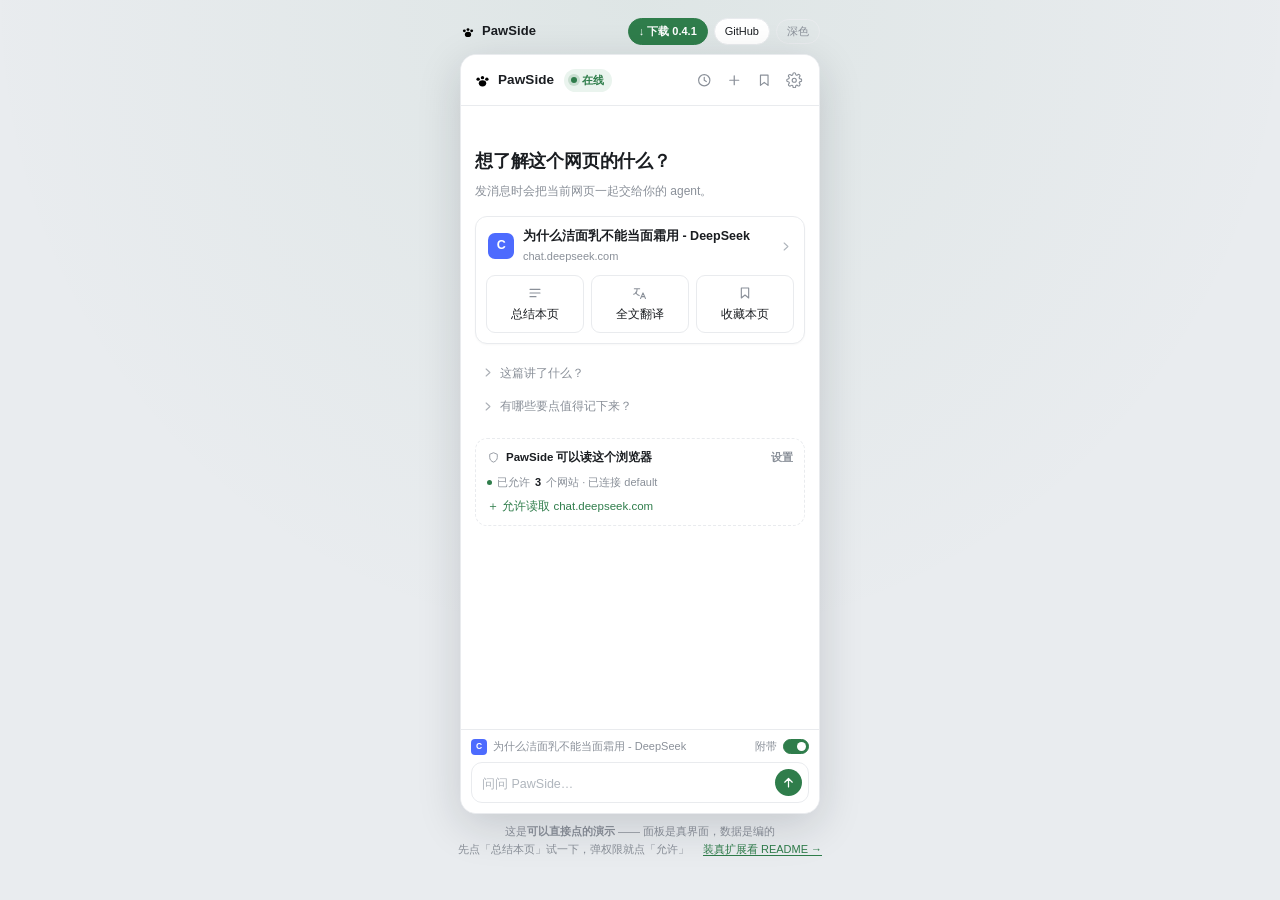
==== commit e74f356d: "PawSide 0.4.1：新版本提示 + 弹层里的 toast 让位给「填入」 - lib/update.js：一天问一次 GitHub releases，24h 缓存，失败静默 - 设置页挂更新行" ====
--- a/docs/index.html
+++ b/docs/index.html
@@ -439,7 +439,7 @@
     <b>PawSide</b>
   </a>
   <div class="tb-acts">
-    <a class="tb-btn solid" data-release href="#">↓ 下载 0.4.0</a>
+    <a class="tb-btn solid" data-release href="#">↓ 下载 0.4.1</a>
     <a class="tb-btn" data-repo href="#">GitHub</a>
     <button class="cap-btn" id="themeBtn" title="切换深浅色">深色</button>
   </div>
